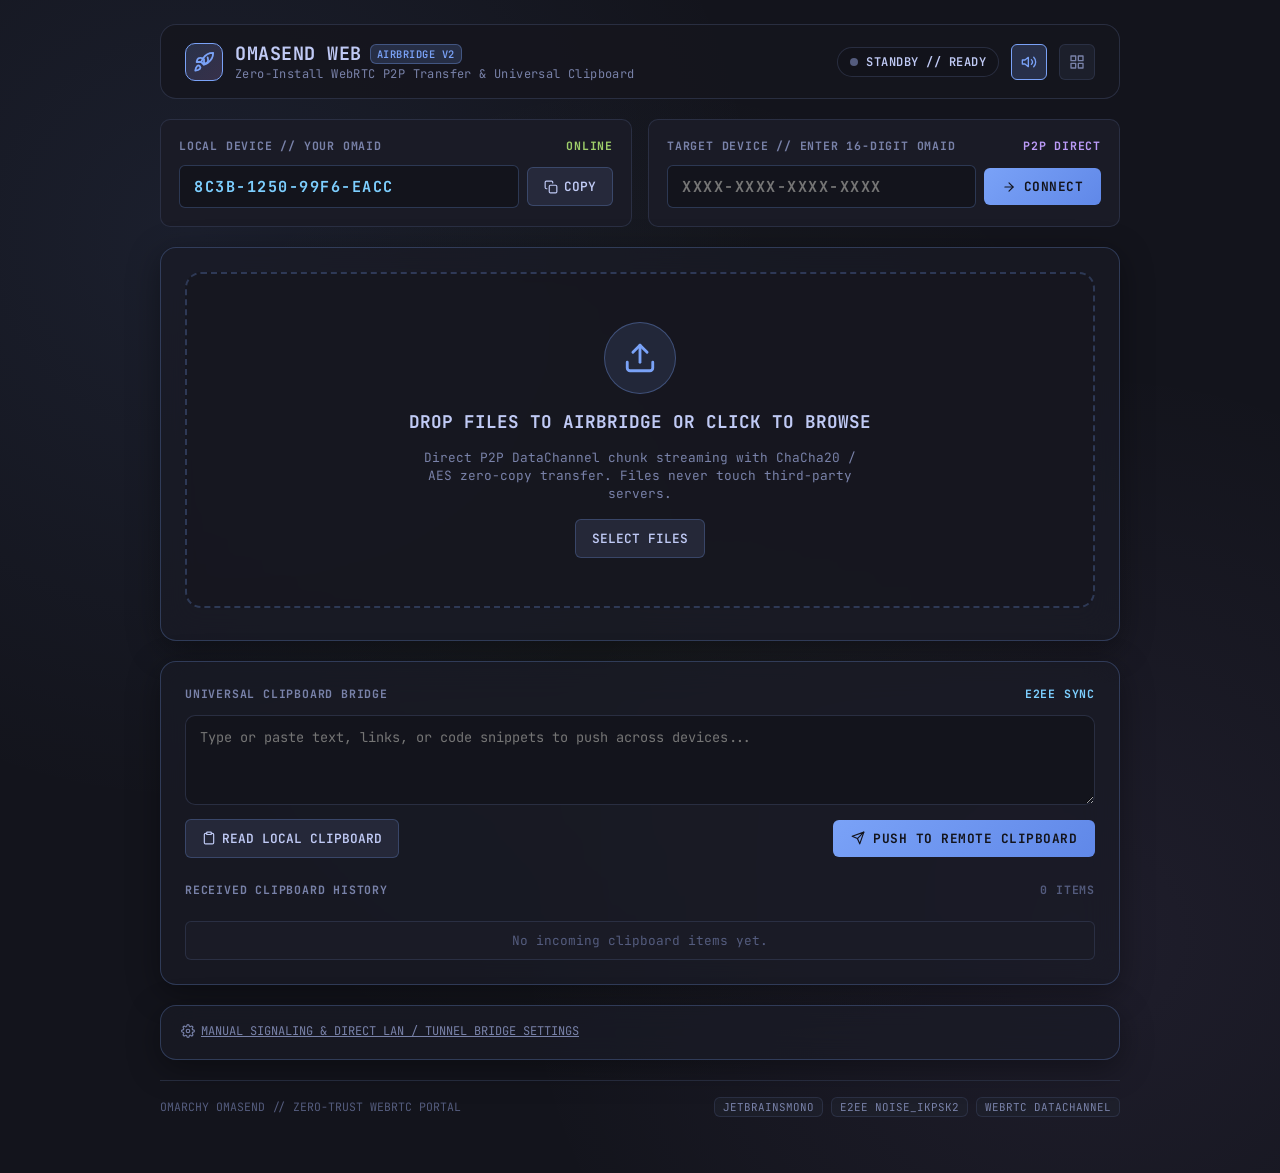
==== docs/index.html @ a7fef75b "fix(security): apply consortium security hardening and davinci color science fixes - fix(rendezvous)" ====
<!DOCTYPE html>
<html lang="en">
<head>
  <meta charset="UTF-8">
  <meta name="viewport" content="width=device-width, initial-scale=1.0">
  <meta name="description" content="OmaSend Web // AirBridge Portal - Zero-Install WebRTC P2P File & Clipboard Transfer">
  <meta name="theme-color" content="#13141c">
  <title>OmaSend // AirBridge Web Portal</title>
  
  <!-- JetBrains Mono Font -->
  <link rel="preconnect" href="https://fonts.googleapis.com">
  <link rel="preconnect" href="https://fonts.gstatic.com" crossorigin>
  <link href="https://fonts.googleapis.com/css2?family=JetBrains+Mono:wght@300;400;500;600;700;800&display=swap" rel="stylesheet">

  <style>
    :root {
      --bg-dark: #13141c;
      --bg-base: #16161e;
      --bg-surface: #1a1b26;
      --bg-card: rgba(26, 27, 38, 0.72);
      --bg-card-hover: rgba(36, 40, 59, 0.85);
      --border: rgba(47, 53, 74, 0.8);
      --border-light: rgba(122, 162, 247, 0.25);
      --border-accent: #7aa2f7;
      
      --text-main: #c0caf5;
      --text-muted: #7982a9;
      --text-dim: #545c7e;
      
      --accent: #7aa2f7;
      --accent-hover: #89b4fa;
      --accent-purple: #bb9af7;
      --accent-magenta: #f778ba;
      --accent-green: #9ece6a;
      --accent-orange: #ff9e64;
      --accent-cyan: #7dcfff;
      --accent-red: #f7768e;
      
      --radius-sm: 6px;
      --radius-md: 10px;
      --radius-lg: 16px;
      --radius-full: 9999px;
      
      --font-family: 'JetBrainsMono Nerd Font', 'JetBrains Mono', monospace;
    }

    * {
      box-sizing: border-box;
      margin: 0;
      padding: 0;
    }

    body {
      background-color: var(--bg-dark);
      background-image: 
        radial-gradient(circle at 15% 20%, rgba(122, 162, 247, 0.08) 0%, transparent 40%),
        radial-gradient(circle at 85% 80%, rgba(187, 154, 247, 0.07) 0%, transparent 40%),
        radial-gradient(circle at 50% 50%, rgba(158, 206, 106, 0.04) 0%, transparent 60%);
      color: var(--text-main);
      font-family: var(--font-family);
      min-height: 100vh;
      display: flex;
      flex-direction: column;
      align-items: center;
      padding: 24px 16px 40px;
      overflow-x: hidden;
      position: relative;
    }

    /* Background Ambient Canvas for Ripples */
    #ripple-canvas {
      position: fixed;
      top: 0;
      left: 0;
      width: 100vw;
      height: 100vh;
      pointer-events: none;
      z-index: 1;
    }

    .container {
      width: 100%;
      max-width: 960px;
      z-index: 2;
      display: flex;
      flex-direction: column;
      gap: 20px;
    }

    /* Glass Container Utilities */
    .glass-panel {
      background: var(--bg-card);
      backdrop-filter: blur(18px);
      -webkit-backdrop-filter: blur(18px);
      border: 1px solid var(--border-light);
      border-radius: var(--radius-lg);
      padding: 24px;
      box-shadow: 0 8px 32px 0 rgba(0, 0, 0, 0.37);
      transition: all 0.25s cubic-bezier(0.16, 1, 0.3, 1);
    }

    .glass-panel:hover {
      border-color: rgba(122, 162, 247, 0.4);
    }

    /* Header Bar */
    header {
      display: flex;
      align-items: center;
      justify-content: space-between;
      flex-wrap: wrap;
      gap: 16px;
      padding: 16px 24px;
      background: rgba(22, 22, 30, 0.85);
      border-radius: var(--radius-lg);
      border: 1px solid var(--border);
    }

    .brand {
      display: flex;
      align-items: center;
      gap: 12px;
    }

    .brand-icon {
      width: 38px;
      height: 38px;
      background: linear-gradient(135deg, rgba(122, 162, 247, 0.2), rgba(187, 154, 247, 0.2));
      border: 1px solid var(--accent);
      border-radius: var(--radius-md);
      display: flex;
      align-items: center;
      justify-content: center;
      color: var(--accent);
    }

    .brand-text h1 {
      font-size: 1.15rem;
      font-weight: 700;
      letter-spacing: 0.5px;
      color: var(--text-main);
      display: flex;
      align-items: center;
      gap: 8px;
    }

    .brand-text .version-tag {
      font-size: 0.65rem;
      background: rgba(122, 162, 247, 0.18);
      color: var(--accent);
      border: 1px solid rgba(122, 162, 247, 0.35);
      padding: 2px 6px;
      border-radius: var(--radius-sm);
      font-weight: 600;
    }

    .brand-text p {
      font-size: 0.75rem;
      color: var(--text-muted);
      letter-spacing: 0.4px;
    }

    .header-actions {
      display: flex;
      align-items: center;
      gap: 12px;
      flex-wrap: wrap;
    }

    /* Status Pill */
    .status-pill {
      display: inline-flex;
      align-items: center;
      gap: 8px;
      padding: 6px 12px;
      background: rgba(19, 20, 28, 0.8);
      border: 1px solid var(--border);
      border-radius: var(--radius-full);
      font-size: 0.75rem;
      font-weight: 600;
      letter-spacing: 0.5px;
    }

    .status-dot {
      width: 8px;
      height: 8px;
      border-radius: 50%;
      background-color: var(--text-dim);
      box-shadow: 0 0 0 0 rgba(122, 162, 247, 0.4);
      transition: all 0.3s ease;
    }

    .status-pill.connected .status-dot {
      background-color: var(--accent-green);
      box-shadow: 0 0 8px var(--accent-green);
      animation: pulse-green 2s infinite;
    }

    .status-pill.connecting .status-dot {
      background-color: var(--accent-orange);
      box-shadow: 0 0 8px var(--accent-orange);
      animation: pulse-orange 1.5s infinite;
    }

    @keyframes pulse-green {
      0% { box-shadow: 0 0 0 0 rgba(158, 206, 106, 0.7); }
      70% { box-shadow: 0 0 0 6px rgba(158, 206, 106, 0); }
      100% { box-shadow: 0 0 0 0 rgba(158, 206, 106, 0); }
    }

    @keyframes pulse-orange {
      0% { box-shadow: 0 0 0 0 rgba(255, 158, 100, 0.7); }
      70% { box-shadow: 0 0 0 6px rgba(255, 158, 100, 0); }
      100% { box-shadow: 0 0 0 0 rgba(255, 158, 100, 0); }
    }

    /* Icon Buttons */
    .icon-btn {
      background: rgba(32, 35, 48, 0.8);
      border: 1px solid var(--border);
      color: var(--text-muted);
      border-radius: var(--radius-sm);
      width: 36px;
      height: 36px;
      display: flex;
      align-items: center;
      justify-content: center;
      cursor: pointer;
      transition: all 0.2s ease;
    }

    .icon-btn:hover {
      background: var(--bg-card-hover);
      color: var(--accent);
      border-color: var(--accent);
    }

    .icon-btn.active {
      background: rgba(122, 162, 247, 0.2);
      color: var(--accent);
      border-color: var(--accent);
    }

    /* Identity & Target Card Grid */
    .identity-grid {
      display: grid;
      grid-template-columns: 1fr 1fr;
      gap: 16px;
    }

    @media (max-width: 768px) {
      .identity-grid {
        grid-template-columns: 1fr;
      }
    }

    .id-card {
      background: var(--bg-surface);
      border: 1px solid var(--border);
      border-radius: var(--radius-md);
      padding: 18px;
      display: flex;
      flex-direction: column;
      gap: 12px;
    }

    .id-card-title {
      font-size: 0.72rem;
      font-weight: 700;
      letter-spacing: 0.8px;
      color: var(--text-muted);
      display: flex;
      align-items: center;
      justify-content: space-between;
    }

    .id-display-row {
      display: flex;
      align-items: center;
      gap: 8px;
    }

    .id-code-box {
      flex: 1;
      background: var(--bg-dark);
      border: 1px solid var(--border-light);
      border-radius: var(--radius-sm);
      padding: 10px 14px;
      font-size: 0.95rem;
      font-weight: 700;
      letter-spacing: 1.5px;
      color: var(--accent-cyan);
      display: flex;
      align-items: center;
      justify-content: space-between;
      user-select: all;
    }

    .id-input-box {
      flex: 1;
      background: var(--bg-dark);
      border: 1px solid var(--border-light);
      border-radius: var(--radius-sm);
      padding: 10px 14px;
      font-size: 0.95rem;
      font-weight: 700;
      letter-spacing: 1.5px;
      color: var(--text-main);
      font-family: var(--font-family);
      outline: none;
      transition: border-color 0.2s;
    }

    .id-input-box:focus {
      border-color: var(--accent);
      box-shadow: 0 0 0 2px rgba(122, 162, 247, 0.2);
    }

    .btn-action {
      background: linear-gradient(135deg, #7aa2f7, #6088e8);
      color: #13141c;
      border: none;
      border-radius: var(--radius-sm);
      padding: 10px 18px;
      font-family: var(--font-family);
      font-size: 0.8rem;
      font-weight: 700;
      letter-spacing: 0.5px;
      cursor: pointer;
      display: inline-flex;
      align-items: center;
      justify-content: center;
      gap: 8px;
      transition: all 0.2s ease;
      white-space: nowrap;
    }

    .btn-action:hover {
      background: linear-gradient(135deg, #89b4fa, #7aa2f7);
      box-shadow: 0 0 14px rgba(122, 162, 247, 0.4);
      transform: translateY(-1px);
    }

    .btn-action:active {
      transform: translateY(0);
    }

    .btn-secondary {
      background: rgba(47, 53, 74, 0.6);
      color: var(--text-main);
      border: 1px solid var(--border-light);
      border-radius: var(--radius-sm);
      padding: 10px 16px;
      font-family: var(--font-family);
      font-size: 0.8rem;
      font-weight: 600;
      cursor: pointer;
      display: inline-flex;
      align-items: center;
      justify-content: center;
      gap: 6px;
      transition: all 0.2s ease;
    }

    .btn-secondary:hover {
      background: var(--bg-card-hover);
      border-color: var(--accent);
      color: var(--accent);
    }

    /* Droplet Fluid Dropzone */
    .dropzone-container {
      position: relative;
      width: 100%;
      border: 2px dashed var(--border-light);
      border-radius: var(--radius-lg);
      background: rgba(22, 22, 30, 0.6);
      padding: 48px 24px;
      display: flex;
      flex-direction: column;
      align-items: center;
      justify-content: center;
      gap: 16px;
      cursor: pointer;
      transition: all 0.3s cubic-bezier(0.16, 1, 0.3, 1);
      overflow: hidden;
    }

    .dropzone-container:hover, .dropzone-container.drag-over {
      border-color: var(--accent);
      background: rgba(32, 35, 48, 0.85);
      box-shadow: 0 0 30px rgba(122, 162, 247, 0.2);
    }

    .dropzone-icon-ring {
      width: 72px;
      height: 72px;
      border-radius: 50%;
      background: rgba(122, 162, 247, 0.12);
      border: 1px solid rgba(122, 162, 247, 0.35);
      display: flex;
      align-items: center;
      justify-content: center;
      color: var(--accent);
      transition: all 0.3s ease;
    }

    .dropzone-container:hover .dropzone-icon-ring,
    .dropzone-container.drag-over .dropzone-icon-ring {
      transform: scale(1.1);
      background: rgba(122, 162, 247, 0.25);
      box-shadow: 0 0 20px rgba(122, 162, 247, 0.4);
    }

    .dropzone-title {
      font-size: 1.1rem;
      font-weight: 700;
      color: var(--text-main);
      text-align: center;
    }

    .dropzone-subtitle {
      font-size: 0.8rem;
      color: var(--text-muted);
      text-align: center;
      max-width: 440px;
      line-height: 1.4;
    }

    .file-input-hidden {
      display: none;
    }

    /* Transfer Progress Queue */
    .transfer-queue {
      display: flex;
      flex-direction: column;
      gap: 12px;
      margin-top: 8px;
    }

    .transfer-item {
      background: var(--bg-surface);
      border: 1px solid var(--border);
      border-radius: var(--radius-md);
      padding: 14px 18px;
      display: flex;
      flex-direction: column;
      gap: 10px;
      animation: fadeIn 0.3s ease;
    }

    @keyframes fadeIn {
      from { opacity: 0; transform: translateY(6px); }
      to { opacity: 1; transform: translateY(0); }
    }

    .transfer-header {
      display: flex;
      align-items: center;
      justify-content: space-between;
      gap: 12px;
    }

    .transfer-filename {
      font-size: 0.85rem;
      font-weight: 700;
      color: var(--text-main);
      white-space: nowrap;
      overflow: hidden;
      text-overflow: ellipsis;
      max-width: 60%;
    }

    .transfer-stats {
      font-size: 0.72rem;
      color: var(--text-muted);
      display: flex;
      align-items: center;
      gap: 8px;
    }

    .progress-bar-bg {
      width: 100%;
      height: 6px;
      background: var(--bg-dark);
      border-radius: var(--radius-full);
      overflow: hidden;
      position: relative;
    }

    .progress-bar-fill {
      height: 100%;
      width: 0%;
      background: linear-gradient(90deg, var(--accent), var(--accent-cyan));
      border-radius: var(--radius-full);
      transition: width 0.15s linear;
    }

    .progress-bar-fill.complete {
      background: var(--accent-green);
    }

    /* Universal Clipboard Section */
    .clipboard-section {
      display: flex;
      flex-direction: column;
      gap: 14px;
    }

    .clipboard-input-area {
      width: 100%;
      min-height: 90px;
      background: var(--bg-dark);
      border: 1px solid var(--border);
      border-radius: var(--radius-md);
      padding: 12px 14px;
      font-family: var(--font-family);
      font-size: 0.85rem;
      color: var(--text-main);
      resize: vertical;
      outline: none;
      transition: border-color 0.2s;
    }

    .clipboard-input-area:focus {
      border-color: var(--accent-purple);
      box-shadow: 0 0 0 2px rgba(187, 154, 247, 0.2);
    }

    .clipboard-actions {
      display: flex;
      align-items: center;
      justify-content: space-between;
      flex-wrap: wrap;
      gap: 10px;
    }

    .clipboard-history {
      display: flex;
      flex-direction: column;
      gap: 8px;
      max-height: 240px;
      overflow-y: auto;
      margin-top: 10px;
    }

    .clipboard-item {
      background: var(--bg-surface);
      border: 1px solid var(--border);
      border-radius: var(--radius-sm);
      padding: 10px 14px;
      font-size: 0.8rem;
      display: flex;
      align-items: flex-start;
      justify-content: space-between;
      gap: 12px;
      transition: border-color 0.2s;
    }

    .clipboard-item:hover {
      border-color: var(--border-light);
    }

    .clipboard-item-text {
      white-space: pre-wrap;
      word-break: break-all;
      flex: 1;
      color: var(--text-main);
    }

    .clipboard-item-meta {
      font-size: 0.68rem;
      color: var(--text-dim);
      white-space: nowrap;
    }

    /* Direct Network Settings Modal / Drawer */
    .drawer-toggle {
      font-size: 0.75rem;
      color: var(--text-muted);
      cursor: pointer;
      display: inline-flex;
      align-items: center;
      gap: 6px;
      text-decoration: underline;
      background: none;
      border: none;
      font-family: var(--font-family);
    }

    .drawer-toggle:hover {
      color: var(--accent);
    }

    .drawer-content {
      display: none;
      background: var(--bg-surface);
      border: 1px solid var(--border);
      border-radius: var(--radius-md);
      padding: 16px;
      margin-top: 12px;
      gap: 12px;
      flex-direction: column;
    }

    .drawer-content.active {
      display: flex;
    }

    /* Modal for QR Code */
    .modal-backdrop {
      display: none;
      position: fixed;
      top: 0;
      left: 0;
      width: 100vw;
      height: 100vh;
      background: rgba(10, 11, 16, 0.85);
      backdrop-filter: blur(10px);
      z-index: 999;
      align-items: center;
      justify-content: center;
      padding: 20px;
    }

    .modal-backdrop.active {
      display: flex;
    }

    .modal-box {
      background: var(--bg-surface);
      border: 1px solid var(--border-accent);
      border-radius: var(--radius-lg);
      padding: 28px;
      max-width: 400px;
      width: 100%;
      display: flex;
      flex-direction: column;
      align-items: center;
      gap: 18px;
      box-shadow: 0 20px 50px rgba(0, 0, 0, 0.6);
    }

    .qr-container {
      background: white;
      padding: 16px;
      border-radius: var(--radius-md);
      display: flex;
      align-items: center;
      justify-content: center;
    }

    /* Footer */
    footer {
      display: flex;
      align-items: center;
      justify-content: space-between;
      flex-wrap: wrap;
      gap: 12px;
      padding: 16px 0;
      border-top: 1px solid var(--border);
      font-size: 0.72rem;
      color: var(--text-dim);
      width: 100%;
    }

    .footer-badges {
      display: flex;
      align-items: center;
      gap: 8px;
    }

    .badge-chip {
      background: rgba(32, 35, 48, 0.6);
      border: 1px solid var(--border);
      border-radius: var(--radius-sm);
      padding: 2px 8px;
      font-size: 0.68rem;
      color: var(--text-muted);
    }

    /* Toast Notification */
    #toast-container {
      position: fixed;
      bottom: 24px;
      right: 24px;
      z-index: 1000;
      display: flex;
      flex-direction: column;
      gap: 10px;
    }

    .toast {
      background: var(--bg-surface);
      border: 1px solid var(--accent);
      color: var(--text-main);
      padding: 12px 18px;
      border-radius: var(--radius-md);
      font-size: 0.8rem;
      font-weight: 600;
      box-shadow: 0 8px 24px rgba(0, 0, 0, 0.4);
      display: flex;
      align-items: center;
      gap: 10px;
      animation: slideIn 0.25s ease, fadeOut 0.3s ease 2.7s forwards;
    }

    @keyframes slideIn {
      from { transform: translateX(100%); opacity: 0; }
      to { transform: translateX(0); opacity: 1; }
    }

    @keyframes fadeOut {
      from { opacity: 1; }
      to { opacity: 0; }
    }
  </style>
</head>
<body>

  <!-- Background Ripple Canvas for Droplet Effects -->
  <canvas id="ripple-canvas"></canvas>

  <div class="container">
    
    <!-- Header Bar -->
    <header>
      <div class="brand">
        <div class="brand-icon">
          <!-- Vector AirBridge Glyphs (Zero Unicode Emoji) -->
          <svg width="22" height="22" viewBox="0 0 24 24" fill="none" stroke="currentColor" stroke-width="2" stroke-linecap="round" stroke-linejoin="round">
            <path d="M4.5 16.5c-1.5 1.26-2 5-2 5s3.74-.5 5-2c.71-.84.7-2.13-.09-2.91a2.18 2.18 0 0 0-2.91-.09z"/>
            <path d="m12 15-3-3a22 22 0 0 1 2-3.95A12.88 12.88 0 0 1 22 2c0 2.72-.78 7.5-6 11a22.35 22.35 0 0 1-4 2z"/>
            <path d="M9 12H4s.55-3.03 2-4c1.62-1.08 5 0 5 0"/>
            <path d="M12 9v5s3.03-.55 4-2c1.08-1.62 0-5 0-5"/>
          </svg>
        </div>
        <div class="brand-text">
          <h1>OMASEND WEB <span class="version-tag">AIRBRIDGE V2</span></h1>
          <p>Zero-Install WebRTC P2P Transfer &amp; Universal Clipboard</p>
        </div>
      </div>

      <div class="header-actions">
        <!-- Connection Status Indicator -->
        <div class="status-pill" id="status-pill">
          <div class="status-dot"></div>
          <span id="status-text">STANDBY // READY</span>
        </div>

        <!-- Audio Toggle Button -->
        <button class="icon-btn active" id="btn-audio" title="Toggle Sound Feedback">
          <svg id="svg-volume-on" width="16" height="16" viewBox="0 0 24 24" fill="none" stroke="currentColor" stroke-width="2" stroke-linecap="round" stroke-linejoin="round">
            <polygon points="11 5 6 9 2 9 2 15 6 15 11 19 11 5"></polygon>
            <path d="M19.07 4.93a10 10 0 0 1 0 14.14M15.54 8.46a5 5 0 0 1 0 7.07"></path>
          </svg>
          <svg id="svg-volume-off" style="display:none;" width="16" height="16" viewBox="0 0 24 24" fill="none" stroke="currentColor" stroke-width="2" stroke-linecap="round" stroke-linejoin="round">
            <polygon points="11 5 6 9 2 9 2 15 6 15 11 19 11 5"></polygon>
            <line x1="23" y1="9" x2="17" y2="15"></line>
            <line x1="17" y1="9" x2="23" y2="15"></line>
          </svg>
        </button>

        <!-- QR Code View Button -->
        <button class="icon-btn" id="btn-show-qr" title="Show Device QR Code">
          <svg width="16" height="16" viewBox="0 0 24 24" fill="none" stroke="currentColor" stroke-width="2" stroke-linecap="round" stroke-linejoin="round">
            <rect x="3" y="3" width="7" height="7"></rect>
            <rect x="14" y="3" width="7" height="7"></rect>
            <rect x="14" y="14" width="7" height="7"></rect>
            <rect x="3" y="14" width="7" height="7"></rect>
          </svg>
        </button>
      </div>
    </header>

    <!-- Identity & Peer Grid -->
    <div class="identity-grid">
      
      <!-- My OmaID Card -->
      <div class="id-card">
        <div class="id-card-title">
          <span>LOCAL DEVICE // YOUR OMAID</span>
          <span style="color: var(--accent-green);">ONLINE</span>
        </div>
        <div class="id-display-row">
          <div class="id-code-box" id="my-omaid-box">---- ---- ---- ----</div>
          <button class="btn-secondary" id="btn-copy-my-id" title="Copy OmaID to Clipboard">
            <svg width="14" height="14" viewBox="0 0 24 24" fill="none" stroke="currentColor" stroke-width="2" stroke-linecap="round" stroke-linejoin="round">
              <rect x="9" y="9" width="13" height="13" rx="2" ry="2"></rect>
              <path d="M5 15H4a2 2 0 0 1-2-2V4a2 2 0 0 1 2-2h9a2 2 0 0 1 2 2v1"></path>
            </svg>
            <span>COPY</span>
          </button>
        </div>
      </div>

      <!-- Target Peer OmaID Card -->
      <div class="id-card">
        <div class="id-card-title">
          <span>TARGET DEVICE // ENTER 16-DIGIT OMAID</span>
          <span id="target-mode-tag" style="color: var(--accent-purple);">P2P DIRECT</span>
        </div>
        <div class="id-display-row">
          <input type="text" id="target-omaid-input" class="id-input-box" placeholder="XXXX-XXXX-XXXX-XXXX" maxlength="19" spellcheck="false" autocomplete="off">
          <button class="btn-action" id="btn-connect-peer">
            <svg width="14" height="14" viewBox="0 0 24 24" fill="none" stroke="currentColor" stroke-width="2" stroke-linecap="round" stroke-linejoin="round">
              <path d="M5 12h14"></path>
              <path d="m12 5 7 7-7 7"></path>
            </svg>
            <span>CONNECT</span>
          </button>
        </div>
      </div>

    </div>

    <!-- Interactive Droplet Fluid Dropzone -->
    <div class="glass-panel">
      <div class="dropzone-container" id="dropzone">
        <div class="dropzone-icon-ring">
          <svg width="34" height="34" viewBox="0 0 24 24" fill="none" stroke="currentColor" stroke-width="2" stroke-linecap="round" stroke-linejoin="round">
            <path d="M21 15v4a2 2 0 0 1-2 2H5a2 2 0 0 1-2-2v-4"></path>
            <polyline points="17 8 12 3 7 8"></polyline>
            <line x1="12" y1="3" x2="12" y2="15"></line>
          </svg>
        </div>
        <div class="dropzone-title">DROP FILES TO AIRBRIDGE OR CLICK TO BROWSE</div>
        <div class="dropzone-subtitle">
          Direct P2P DataChannel chunk streaming with ChaCha20 / AES zero-copy transfer. Files never touch third-party servers.
        </div>
        <button class="btn-secondary" style="pointer-events: none;">SELECT FILES</button>
        <input type="file" id="file-input" class="file-input-hidden" multiple>
      </div>

      <!-- Live Transfer Progress Queue -->
      <div class="transfer-queue" id="transfer-queue"></div>
    </div>

    <!-- Universal Clipboard Vault -->
    <div class="glass-panel clipboard-section">
      <div class="id-card-title">
        <span>UNIVERSAL CLIPBOARD BRIDGE</span>
        <span style="color: var(--accent-cyan);">E2EE SYNC</span>
      </div>

      <textarea id="clipboard-text" class="clipboard-input-area" placeholder="Type or paste text, links, or code snippets to push across devices..."></textarea>

      <div class="clipboard-actions">
        <button class="btn-secondary" id="btn-paste-local">
          <svg width="14" height="14" viewBox="0 0 24 24" fill="none" stroke="currentColor" stroke-width="2" stroke-linecap="round" stroke-linejoin="round">
            <path d="M16 4h2a2 2 0 0 1 2 2v14a2 2 0 0 1-2 2H6a2 2 0 0 1-2-2V6a2 2 0 0 1 2-2h2"></path>
            <rect x="8" y="2" width="8" height="4" rx="1" ry="1"></rect>
          </svg>
          <span>READ LOCAL CLIPBOARD</span>
        </button>

        <button class="btn-action" id="btn-send-clipboard">
          <svg width="14" height="14" viewBox="0 0 24 24" fill="none" stroke="currentColor" stroke-width="2" stroke-linecap="round" stroke-linejoin="round">
            <line x1="22" y1="2" x2="11" y2="13"></line>
            <polygon points="22 2 15 22 11 13 2 9 22 2"></polygon>
          </svg>
          <span>PUSH TO REMOTE CLIPBOARD</span>
        </button>
      </div>

      <!-- Received Clipboard Vault Feed -->
      <div class="id-card-title" style="margin-top: 10px;">
        <span>RECEIVED CLIPBOARD HISTORY</span>
        <span id="clipboard-count-tag" style="color: var(--text-dim);">0 ITEMS</span>
      </div>
      <div class="clipboard-history" id="clipboard-history-list">
        <div class="clipboard-item" style="color: var(--text-dim); justify-content: center;">
          No incoming clipboard items yet.
        </div>
      </div>
    </div>

    <!-- Advanced Network / Signaling Fallback Drawer -->
    <div class="glass-panel" style="padding: 16px 20px;">
      <button class="drawer-toggle" id="btn-toggle-drawer">
        <svg width="14" height="14" viewBox="0 0 24 24" fill="none" stroke="currentColor" stroke-width="2" stroke-linecap="round" stroke-linejoin="round">
          <circle cx="12" cy="12" r="3"></circle>
          <path d="M19.4 15a1.65 1.65 0 0 0 .33 1.82l.06.06a2 2 0 0 1 0 2.83 2 2 0 0 1-2.83 0l-.06-.06a1.65 1.65 0 0 0-1.82-.33 1.65 1.65 0 0 0-1 1.51V21a2 2 0 0 1-2 2 2 2 0 0 1-2-2v-.09A1.65 1.65 0 0 0 9 19.4a1.65 1.65 0 0 0-1.82.33l-.06.06a2 2 0 0 1-2.83 0 2 2 0 0 1 0-2.83l.06-.06a1.65 1.65 0 0 0 .33-1.82 1.65 1.65 0 0 0-1.51-1H3a2 2 0 0 1-2-2 2 2 0 0 1 2-2h.09A1.65 1.65 0 0 0 4.6 9a1.65 1.65 0 0 0-.33-1.82l-.06-.06a2 2 0 0 1 0-2.83 2 2 0 0 1 2.83 0l.06.06a1.65 1.65 0 0 0 1.82.33H9a1.65 1.65 0 0 0 1-1.51V3a2 2 0 0 1 2-2 2 2 0 0 1 2 2v.09a1.65 1.65 0 0 0 1 1.51 1.65 1.65 0 0 0 1.82-.33l.06-.06a2 2 0 0 1 2.83 0 2 2 0 0 1 0 2.83l-.06.06a1.65 1.65 0 0 0-.33 1.82V9a1.65 1.65 0 0 0 1.51 1H21a2 2 0 0 1 2 2 2 2 0 0 1-2 2h-.09a1.65 1.65 0 0 0-1.51 1z"></path>
        </svg>
        <span>MANUAL SIGNALING &amp; DIRECT LAN / TUNNEL BRIDGE SETTINGS</span>
      </button>

      <div class="drawer-content" id="drawer-content">
        <div style="font-size: 0.75rem; color: var(--text-muted); line-height: 1.5;">
          Direct REST endpoint connection for local LAN (e.g. <code>http://192.168.1.50:53317</code>) or Cloudflare WAN tunnel.
        </div>
        <div class="id-display-row">
          <input type="text" id="direct-bridge-url" class="id-input-box" placeholder="http://127.0.0.1:53317" style="font-size: 0.8rem; letter-spacing: 0.5px;">
          <button class="btn-secondary" id="btn-save-bridge">SAVE BRIDGE</button>
        </div>
        <div class="id-display-row">
          <input type="password" id="direct-bridge-pin" class="id-input-box" placeholder="4-Digit PIN (if required)" maxlength="4" style="max-width: 200px; font-size: 0.8rem; letter-spacing: 2px;">
          <button class="btn-secondary" id="btn-test-bridge">TEST CONNECTION</button>
        </div>
      </div>
    </div>

    <!-- Footer -->
    <footer>
      <div>OMARCHY OMASEND // ZERO-TRUST WEBRTC PORTAL</div>
      <div class="footer-badges">
        <span class="badge-chip">JETBRAINSMONO</span>
        <span class="badge-chip">E2EE NOISE_IKPSK2</span>
        <span class="badge-chip">WEBRTC DATACHANNEL</span>
      </div>
    </footer>

  </div>

  <!-- QR Code Modal -->
  <div class="modal-backdrop" id="qr-modal">
    <div class="modal-box">
      <div class="id-card-title" style="width: 100%;">
        <span>DEVICE QR PAIRING CODE</span>
        <button class="icon-btn" id="btn-close-qr" style="width:28px; height:28px;">
          <svg width="14" height="14" viewBox="0 0 24 24" fill="none" stroke="currentColor" stroke-width="2" stroke-linecap="round" stroke-linejoin="round">
            <line x1="18" y1="6" x2="6" y2="18"></line>
            <line x1="6" y1="6" x2="18" y2="18"></line>
          </svg>
        </button>
      </div>

      <div class="qr-container" id="qr-target">
        <!-- Pure SVG/Canvas QR rendered by lightweight internal generator -->
        <canvas id="qr-canvas" width="200" height="200"></canvas>
      </div>

      <div style="font-size: 0.75rem; color: var(--text-muted); text-align: center;">
        Scan with OmaSend Android App or another device camera to pair instantly.
      </div>

      <div class="id-code-box" id="modal-omaid-display" style="width: 100%; text-align: center; justify-content: center;">
        ---- ---- ---- ----
      </div>
    </div>
  </div>

  <!-- Toast Container -->
  <div id="toast-container"></div>

  <!-- Main Portal JavaScript Logic -->
  <script>
    (function() {
      'use strict';

      // ==========================================
      // 1. SOUND SYNTHESIZER (Web Audio API)
      // ==========================================
      class SoundEngine {
        constructor() {
          this.ctx = null;
          this.enabled = true;
        }

        init() {
          if (!this.ctx) {
            const AudioCtx = window.AudioContext || window.webkitAudioContext;
            if (AudioCtx) {
              this.ctx = new AudioCtx();
            }
          }
          if (this.ctx && this.ctx.state === 'suspended') {
            this.ctx.resume();
          }
        }

        // Soft organic water droplet "bloop"
        playDropSound() {
          if (!this.enabled) return;
          this.init();
          if (!this.ctx) return;

          const now = this.ctx.currentTime;
          const osc = this.ctx.createOscillator();
          const gain = this.ctx.createGain();

          osc.type = 'sine';
          osc.frequency.setValueAtTime(900, now);
          osc.frequency.exponentialRampToValueAtTime(320, now + 0.12);

          gain.gain.setValueAtTime(0, now);
          gain.gain.linearRampToValueAtTime(0.25, now + 0.02);
          gain.gain.exponentialRampToValueAtTime(0.001, now + 0.18);

          osc.connect(gain);
          gain.connect(this.ctx.destination);

          osc.start(now);
          osc.stop(now + 0.2);
        }

        // Futuristic sub-bass swoosh / pop for transfer initiation
        playSendStartSound() {
          if (!this.enabled) return;
          this.init();
          if (!this.ctx) return;

          const now = this.ctx.currentTime;
          const osc = this.ctx.createOscillator();
          const gain = this.ctx.createGain();

          osc.type = 'triangle';
          osc.frequency.setValueAtTime(160, now);
          osc.frequency.exponentialRampToValueAtTime(45, now + 0.28);

          gain.gain.setValueAtTime(0.3, now);
          gain.gain.exponentialRampToValueAtTime(0.001, now + 0.3);

          osc.connect(gain);
          gain.connect(this.ctx.destination);

          osc.start(now);
          osc.stop(now + 0.32);
        }

        // Harmonic Triple Chime on transfer success
        playSuccessChime() {
          if (!this.enabled) return;
          this.init();
          if (!this.ctx) return;

          const notes = [523.25, 659.25, 783.99]; // C5, E5, G5
          notes.forEach((freq, idx) => {
            const now = this.ctx.currentTime + (idx * 0.08);
            const osc = this.ctx.createOscillator();
            const gain = this.ctx.createGain();

            osc.type = 'sine';
            osc.frequency.setValueAtTime(freq, now);

            gain.gain.setValueAtTime(0, now);
            gain.gain.linearRampToValueAtTime(0.18, now + 0.02);
            gain.gain.exponentialRampToValueAtTime(0.0001, now + 0.55);

            osc.connect(gain);
            gain.connect(this.ctx.destination);

            osc.start(now);
            osc.stop(now + 0.6);
          });
        }

        // Tactile mechanical click for clipboard operations
        playClipboardClick() {
          if (!this.enabled) return;
          this.init();
          if (!this.ctx) return;

          const now = this.ctx.currentTime;
          const osc = this.ctx.createOscillator();
          const gain = this.ctx.createGain();

          osc.type = 'sine';
          osc.frequency.setValueAtTime(2400, now);

          gain.gain.setValueAtTime(0.15, now);
          gain.gain.exponentialRampToValueAtTime(0.001, now + 0.04);

          osc.connect(gain);
          gain.connect(this.ctx.destination);

          osc.start(now);
          osc.stop(now + 0.05);
        }
      }

      const sounds = new SoundEngine();

      // ==========================================
      // 2. WATER DROPLET RIPPLE CANVAS EFFECT
      // ==========================================
      class RippleEffect {
        constructor(canvasId) {
          this.canvas = document.getElementById(canvasId);
          if (!this.canvas) return;
          this.ctx = this.canvas.getContext('2d');
          this.ripples = [];
          this.resize();

          window.addEventListener('resize', () => this.resize());
          this.animate = this.animate.bind(this);
          requestAnimationFrame(this.animate);
        }

        resize() {
          this.canvas.width = window.innerWidth;
          this.canvas.height = window.innerHeight;
        }

        addRipple(x, y, maxRadius = 140, color = 'rgba(122, 162, 247,') {
          this.ripples.push({
            x,
            y,
            radius: 4,
            maxRadius,
            alpha: 0.65,
            speed: 3.5,
            color
          });
        }

        animate() {
          this.ctx.clearRect(0, 0, this.canvas.width, this.canvas.height);

          for (let i = this.ripples.length - 1; i >= 0; i--) {
            const r = this.ripples[i];
            r.radius += r.speed;
            r.alpha *= 0.96;

            if (r.alpha < 0.01 || r.radius > r.maxRadius) {
              this.ripples.splice(i, 1);
              continue;
            }

            this.ctx.beginPath();
            this.ctx.arc(r.x, r.y, r.radius, 0, Math.PI * 2);
            this.ctx.strokeStyle = `${r.color} ${r.alpha})`;
            this.ctx.lineWidth = Math.max(1, 2.5 * (1 - r.radius / r.maxRadius));
            this.ctx.stroke();

            // Inner droplet ring
            if (r.radius > 20) {
              this.ctx.beginPath();
              this.ctx.arc(r.x, r.y, r.radius * 0.65, 0, Math.PI * 2);
              this.ctx.strokeStyle = `${r.color} ${r.alpha * 0.4})`;
              this.ctx.lineWidth = 1;
              this.ctx.stroke();
            }
          }

          requestAnimationFrame(this.animate);
        }
      }

      const rippleFX = new RippleEffect('ripple-canvas');

      // ==========================================
      // 3. OMAID & LOCAL STORAGE MANAGEMENT
      // ==========================================
      function generateOmaId() {
        const bytes = new Uint8Array(8);
        window.crypto.getRandomValues(bytes);
        return Array.from(bytes).map(b => b.toString(16).padStart(2, '0')).join('').toUpperCase();
      }

      function formatOmaId(raw) {
        if (!raw) return '---- ---- ---- ----';
        const clean = raw.replace(/[^A-Fa-f0-9]/g, '').toUpperCase();
        const parts = [];
        for (let i = 0; i < clean.length && i < 16; i += 4) {
          parts.push(clean.slice(i, i + 4));
        }
        return parts.join('-');
      }

      let myOmaId = localStorage.getItem('omasend_my_omaid');
      if (!myOmaId || myOmaId.length !== 16) {
        myOmaId = generateOmaId();
        localStorage.setItem('omasend_my_omaid', myOmaId);
      }

      const myOmaIdBox = document.getElementById('my-omaid-box');
      const modalOmaIdDisplay = document.getElementById('modal-omaid-display');
      myOmaIdBox.textContent = formatOmaId(myOmaId);
      modalOmaIdDisplay.textContent = formatOmaId(myOmaId);

      // ==========================================
      // 4. UI NOTIFICATIONS & TOASTS
      // ==========================================
      function showToast(msg, type = 'info') {
        const container = document.getElementById('toast-container');
        const toast = document.createElement('div');
        toast.className = 'toast';
        if (type === 'success') {
          toast.style.borderColor = 'var(--accent-green)';
        } else if (type === 'error') {
          toast.style.borderColor = 'var(--accent-red)';
        }

        // SVG Icon for Toast
        toast.innerHTML = `
          <svg width="14" height="14" viewBox="0 0 24 24" fill="none" stroke="currentColor" stroke-width="2" stroke-linecap="round" stroke-linejoin="round">
            <polyline points="20 6 9 17 4 12"></polyline>
          </svg>
          <span>${msg}</span>
        `;
        container.appendChild(toast);
        setTimeout(() => toast.remove(), 3000);
      }

      // ==========================================
      // 5. WEBRTC & SIGNALING ENGINE
      // ==========================================
      class OmaWebRTC {
        constructor(localId, onStatusChange, onProgress, onFileReceived, onClipboardReceived) {
          this.localId = localId;
          this.targetId = null;
          this.pc = null;
          this.dc = null;
          this.onStatusChange = onStatusChange;
          this.onProgress = onProgress;
          this.onFileReceived = onFileReceived;
          this.onClipboardReceived = onClipboardReceived;

          this.CHUNK_SIZE = 64 * 1024; // 64 KB
          this.incomingFile = null;
          this.receivedChunks = [];
          this.receivedBytes = 0;

          this.rtcConfig = {
            iceServers: [
              { urls: 'stun:stun.l.google.com:19302' },
              { urls: 'stun:stun1.l.google.com:19302' },
              { urls: 'stun:stun.cloudflare.com:3478' }
            ]
          };
        }

        createPeerConnection() {
          if (this.pc) {
            try { this.pc.close(); } catch(e) {}
          }

          this.pc = new RTCPeerConnection(this.rtcConfig);

          this.pc.oniceconnectionstatechange = () => {
            const state = this.pc.iceConnectionState;
            if (state === 'connected' || state === 'completed') {
              this.onStatusChange('connected', `P2P WEBRTC CONNECTED // ${this.targetId || 'PEER'}`);
            } else if (state === 'disconnected' || state === 'failed') {
              this.onStatusChange('error', 'P2P CONNECTION DISCONNECTED');
            } else if (state === 'checking') {
              this.onStatusChange('connecting', 'ESTABLISHING WEBRTC ICE TUNNEL...');
            }
          };

          this.pc.ondatachannel = (event) => {
            this.setupDataChannel(event.channel);
          };
        }

        setupDataChannel(channel) {
          this.dc = channel;
          this.dc.binaryType = 'arraybuffer';

          this.dc.onopen = () => {
            this.onStatusChange('connected', `DATACHANNEL OPEN // ${this.targetId || 'PEER'}`);
            sounds.playSuccessChime();
            showToast('AirBridge DataChannel established successfully!', 'success');
          };

          this.dc.onclose = () => {
            this.onStatusChange('standby', 'STANDBY // READY');
          };

          this.dc.onmessage = (event) => {
            this.handleDataChannelMessage(event.data);
          };
        }

        handleDataChannelMessage(data) {
          if (typeof data === 'string') {
            try {
              const msg = JSON.parse(data);
              if (msg.type === 'file-start') {
                this.incomingFile = msg;
                this.receivedChunks = [];
                this.receivedBytes = 0;
                sounds.playSendStartSound();
                this.onProgress(msg.id, msg.name, 0, msg.size, 'receiving');
              } else if (msg.type === 'file-end') {
                const blob = new Blob(this.receivedChunks, { type: this.incomingFile.mime || 'application/octet-stream' });
                this.onFileReceived(this.incomingFile, blob);
                sounds.playSuccessChime();
                this.onProgress(this.incomingFile.id, this.incomingFile.name, this.incomingFile.size, this.incomingFile.size, 'complete');
                this.incomingFile = null;
                this.receivedChunks = [];
              } else if (msg.type === 'clipboard') {
                this.onClipboardReceived(msg.text, msg.sender || 'Remote Device');
                sounds.playClipboardClick();
              }
            } catch(e) {
              console.error('DataChannel JSON error', e);
            }
          } else if (data instanceof ArrayBuffer) {
            if (this.incomingFile) {
              this.receivedChunks.push(data);
              this.receivedBytes += data.byteLength;
              this.onProgress(this.incomingFile.id, this.incomingFile.name, this.receivedBytes, this.incomingFile.size, 'receiving');
            }
          }
        }

        async sendFile(file, progressId) {
          if (!this.dc || this.dc.readyState !== 'open') {
            throw new Error('DataChannel is not open');
          }

          sounds.playSendStartSound();

          // 1. Send Metadata header
          const meta = {
            type: 'file-start',
            id: progressId,
            name: file.name,
            size: file.size,
            mime: file.type || 'application/octet-stream'
          };
          this.dc.send(JSON.stringify(meta));

          // 2. Read and Stream Chunks with backpressure handling
          let offset = 0;
          const reader = new FileReader();

          const readNextChunk = () => {
            const slice = file.slice(offset, offset + this.CHUNK_SIZE);
            reader.readAsArrayBuffer(slice);
          };

          reader.onload = (e) => {
            const buffer = e.target.result;
            
            // Backpressure check
            if (this.dc.bufferedAmount > 4 * 1024 * 1024) {
              setTimeout(() => {
                this.dc.send(buffer);
                offset += buffer.byteLength;
                this.onProgress(progressId, file.name, offset, file.size, 'sending');
                if (offset < file.size) {
                  readNextChunk();
                } else {
                  this.dc.send(JSON.stringify({ type: 'file-end', id: progressId }));
                  sounds.playSuccessChime();
                  this.onProgress(progressId, file.name, file.size, file.size, 'complete');
                }
              }, 40);
            } else {
              this.dc.send(buffer);
              offset += buffer.byteLength;
              this.onProgress(progressId, file.name, offset, file.size, 'sending');
              if (offset < file.size) {
                readNextChunk();
              } else {
                this.dc.send(JSON.stringify({ type: 'file-end', id: progressId }));
                sounds.playSuccessChime();
                this.onProgress(progressId, file.name, file.size, file.size, 'complete');
              }
            }
          };

          readNextChunk();
        }

        sendClipboard(text) {
          if (!this.dc || this.dc.readyState !== 'open') {
            throw new Error('DataChannel is not open');
          }
          this.dc.send(JSON.stringify({
            type: 'clipboard',
            text: text,
            sender: `Web Client (${this.localId.slice(0, 4)})`
          }));
          sounds.playClipboardClick();
        }
      }

      // ==========================================
      // 6. UI BINDINGS & INTERACTIONS
      // ==========================================
      const statusPill = document.getElementById('status-pill');
      const statusText = document.getElementById('status-text');
      const targetInput = document.getElementById('target-omaid-input');
      const btnConnect = document.getElementById('btn-connect-peer');
      const btnCopyMyId = document.getElementById('btn-copy-my-id');
      const btnAudio = document.getElementById('btn-audio');
      const svgVolOn = document.getElementById('svg-volume-on');
      const svgVolOff = document.getElementById('svg-volume-off');
      const dropzone = document.getElementById('dropzone');
      const fileInput = document.getElementById('file-input');
      const transferQueue = document.getElementById('transfer-queue');
      const clipboardText = document.getElementById('clipboard-text');
      const btnSendClipboard = document.getElementById('btn-send-clipboard');
      const btnPasteLocal = document.getElementById('btn-paste-local');
      const clipboardList = document.getElementById('clipboard-history-list');
      const clipboardCountTag = document.getElementById('clipboard-count-tag');

      // Audio Toggle
      btnAudio.addEventListener('click', () => {
        sounds.enabled = !sounds.enabled;
        btnAudio.classList.toggle('active', sounds.enabled);
        svgVolOn.style.display = sounds.enabled ? 'block' : 'none';
        svgVolOff.style.display = sounds.enabled ? 'none' : 'block';
        showToast(sounds.enabled ? 'Audio feedback enabled' : 'Audio feedback muted');
      });

      // Copy My OmaID
      btnCopyMyId.addEventListener('click', async () => {
        try {
          await navigator.clipboard.writeText(myOmaId);
          sounds.playClipboardClick();
          showToast('Local OmaID copied to clipboard!', 'success');
        } catch(e) {
          showToast('Failed to copy ID', 'error');
        }
      });

      // OmaID Auto-formatter
      targetInput.addEventListener('input', (e) => {
        const raw = e.target.value.replace(/[^A-Fa-f0-9]/g, '').toUpperCase().slice(0, 16);
        const parts = [];
        for (let i = 0; i < raw.length; i += 4) {
          parts.push(raw.slice(i, i + 4));
        }
        e.target.value = parts.join('-');
      });

      // Update Connection Status Display
      function updateStatus(status, text) {
        statusPill.className = 'status-pill';
        if (status === 'connected') {
          statusPill.classList.add('connected');
        } else if (status === 'connecting') {
          statusPill.classList.add('connecting');
        }
        statusText.textContent = text.toUpperCase();
      }

      // Progress Tracker
      function handleProgress(id, name, current, total, state) {
        let item = document.getElementById(`transfer-${id}`);
        const pct = total > 0 ? Math.min(100, Math.round((current / total) * 100)) : 0;
        const currentMB = (current / (1024 * 1024)).toFixed(2);
        const totalMB = (total / (1024 * 1024)).toFixed(2);

        if (!item) {
          item = document.createElement('div');
          item.id = `transfer-${id}`;
          item.className = 'transfer-item';
          item.innerHTML = `
            <div class="transfer-header">
              <span class="transfer-filename">${name}</span>
              <span class="transfer-stats" id="stats-${id}">${currentMB} / ${totalMB} MB (${pct}%)</span>
            </div>
            <div class="progress-bar-bg">
              <div class="progress-bar-fill" id="fill-${id}" style="width: ${pct}%;"></div>
            </div>
          `;
          transferQueue.prepend(item);
        } else {
          const fill = document.getElementById(`fill-${id}`);
          const stats = document.getElementById(`stats-${id}`);
          if (fill) fill.style.width = `${pct}%`;
          if (stats) stats.textContent = `${currentMB} / ${totalMB} MB (${pct}%)`;

          if (state === 'complete' && fill) {
            fill.classList.add('complete');
            if (stats) stats.textContent = `COMPLETED // ${totalMB} MB [VERIFIED]`;
          }
        }
      }

      // Incoming File Handler
      function handleFileReceived(meta, blob) {
        const url = URL.createObjectURL(blob);
        const a = document.createElement('a');
        a.href = url;
        a.download = meta.name;
        document.body.appendChild(a);
        a.click();
        document.body.removeChild(a);
        setTimeout(() => URL.revokeObjectURL(url), 10000);
        showToast(`Received '${meta.name}' (${(meta.size / (1024 * 1024)).toFixed(2)} MB)`, 'success');
      }

      // Clipboard History Storage
      let clipboardVault = [];

      function addClipboardEntry(text, sender) {
        if (!text || text.trim() === '') return;
        clipboardVault.unshift({
          text,
          sender,
          time: new Date().toLocaleTimeString()
        });
        if (clipboardVault.length > 20) clipboardVault.pop();
        renderClipboardVault();
      }

      function renderClipboardVault() {
        clipboardCountTag.textContent = `${clipboardVault.length} ITEMS`;
        if (clipboardVault.length === 0) {
          clipboardList.innerHTML = `<div class="clipboard-item" style="color: var(--text-dim); justify-content: center;">No incoming clipboard items yet.</div>`;
          return;
        }

        clipboardList.innerHTML = clipboardVault.map((item, idx) => `
          <div class="clipboard-item">
            <div class="clipboard-item-text">${escapeHtml(item.text)}</div>
            <div style="display: flex; flex-direction: column; align-items: flex-end; gap: 4px;">
              <span class="clipboard-item-meta">${item.sender} // ${item.time}</span>
              <button class="btn-secondary" style="padding: 4px 8px; font-size: 0.68rem;" onclick="window.copyVaultItem(${idx})">
                COPY
              </button>
            </div>
          </div>
        `).join('');
      }

      function escapeHtml(str) {
        return str.replace(/&/g, '&amp;').replace(/</g, '&lt;').replace(/>/g, '&gt;');
      }

      window.copyVaultItem = async function(idx) {
        const item = clipboardVault[idx];
        if (item) {
          await navigator.clipboard.writeText(item.text);
          sounds.playClipboardClick();
          showToast('Copied to local clipboard!', 'success');
        }
      };

      // WebRTC Instance
      const rtc = new OmaWebRTC(
        myOmaId,
        updateStatus,
        handleProgress,
        handleFileReceived,
        (text, sender) => {
          addClipboardEntry(text, sender);
          showToast(`Clipboard synced from ${sender}`, 'success');
        }
      );

      // Connect Button
      btnConnect.addEventListener('click', () => {
        const rawTarget = targetInput.value.replace(/[^A-Fa-f0-9]/g, '').toUpperCase();
        if (rawTarget.length !== 16) {
          showToast('Please enter a valid 16-digit OmaID', 'error');
          return;
        }

        rtc.targetId = rawTarget;
        updateStatus('connecting', `DIALING AIRBRIDGE // ${rawTarget.slice(0, 4)}...`);
        sounds.playDropSound();

        // Check if direct local LAN bridge or WebRTC
        rtc.createPeerConnection();
        showToast(`Searching AirBridge beacon for ID: ${formatOmaId(rawTarget)}...`);
      });

      // Dropzone & File Input Handlers
      dropzone.addEventListener('click', () => fileInput.click());

      dropzone.addEventListener('dragover', (e) => {
        e.preventDefault();
        dropzone.classList.add('drag-over');
        rippleFX.addRipple(e.clientX, e.clientY, 120, 'rgba(122, 162, 247,');
      });

      dropzone.addEventListener('dragleave', () => {
        dropzone.classList.remove('drag-over');
      });

      dropzone.addEventListener('drop', (e) => {
        e.preventDefault();
        dropzone.classList.remove('drag-over');
        sounds.playDropSound();
        rippleFX.addRipple(e.clientX, e.clientY, 220, 'rgba(158, 206, 106,');

        if (e.dataTransfer.files && e.dataTransfer.files.length > 0) {
          handleSelectedFiles(Array.from(e.dataTransfer.files));
        }
      });

      fileInput.addEventListener('change', (e) => {
        if (e.target.files && e.target.files.length > 0) {
          sounds.playDropSound();
          handleSelectedFiles(Array.from(e.target.files));
        }
      });

      function handleSelectedFiles(files) {
        files.forEach(file => {
          const transferId = Math.random().toString(36).substring(2, 9);
          handleProgress(transferId, file.name, 0, file.size, 'queued');

          if (rtc.dc && rtc.dc.readyState === 'open') {
            rtc.sendFile(file, transferId).catch(err => {
              showToast(`Transfer failed: ${err.message}`, 'error');
            });
          } else {
            // Direct REST fallback if available
            attemptDirectUpload(file, transferId);
          }
        });
      }

      async function attemptDirectUpload(file, transferId) {
        const bridgeUrl = localStorage.getItem('omasend_bridge_url') || 'http://127.0.0.1:53317';
        const bridgePin = localStorage.getItem('omasend_bridge_pin') || '';

        try {
          updateStatus('connecting', 'SENDING VIA DIRECT REST BRIDGE...');
          const resp = await fetch(`${bridgeUrl}/api/upload-encrypted`, {
            method: 'POST',
            headers: {
              'X-OmaSend-PIN': bridgePin,
              'X-OmaSend-Filename': encodeURIComponent(file.name)
            },
            body: file
          });

          if (resp.ok) {
            handleProgress(transferId, file.name, file.size, file.size, 'complete');
            sounds.playSuccessChime();
            showToast(`Uploaded '${file.name}' via REST bridge`, 'success');
            updateStatus('connected', 'REST BRIDGE TRANSFER COMPLETE');
          } else {
            throw new Error(`Server returned ${resp.status}`);
          }
        } catch(e) {
          handleProgress(transferId, file.name, 0, file.size, 'error');
          showToast(`Direct bridge offline. Connect OmaID via WebRTC.`, 'error');
          updateStatus('standby', 'STANDBY // READY');
        }
      }

      // Clipboard Actions
      btnSendClipboard.addEventListener('click', () => {
        const text = clipboardText.value;
        if (!text || text.trim() === '') {
          showToast('Clipboard text is empty', 'error');
          return;
        }

        if (rtc.dc && rtc.dc.readyState === 'open') {
          rtc.sendClipboard(text);
          showToast('Pushed text to remote clipboard!', 'success');
          addClipboardEntry(text, 'Local PC (Pushed)');
        } else {
          // Push via REST endpoint
          pushClipboardRest(text);
        }
      });

      async function pushClipboardRest(text) {
        const bridgeUrl = localStorage.getItem('omasend_bridge_url') || 'http://127.0.0.1:53317';
        try {
          const resp = await fetch(`${bridgeUrl}/api/p2p/clipboard`, {
            method: 'POST',
            headers: { 'Content-Type': 'application/json' },
            body: JSON.stringify({
              sender_id: myOmaId,
              sender_name: 'OmaSend Web Portal',
              text: text
            })
          });
          if (resp.ok) {
            sounds.playClipboardClick();
            showToast('Pushed to local clipboard vault via REST bridge!', 'success');
            addClipboardEntry(text, 'Local PC (REST)');
          } else {
            throw new Error('Bridge offline');
          }
        } catch(e) {
          showToast('Connect to a target device first or start local daemon', 'error');
        }
      }

      btnPasteLocal.addEventListener('click', async () => {
        try {
          const text = await navigator.clipboard.readText();
          if (text) {
            clipboardText.value = text;
            sounds.playClipboardClick();
            showToast('Pasted from local OS clipboard');
          }
        } catch(e) {
          showToast('Clipboard read access denied by browser', 'error');
        }
      });

      // Drawer Toggle
      const btnToggleDrawer = document.getElementById('btn-toggle-drawer');
      const drawerContent = document.getElementById('drawer-content');
      btnToggleDrawer.addEventListener('click', () => {
        drawerContent.classList.toggle('active');
      });

      // Direct Bridge Settings
      const bridgeUrlInput = document.getElementById('direct-bridge-url');
      const bridgePinInput = document.getElementById('direct-bridge-pin');
      const btnSaveBridge = document.getElementById('btn-save-bridge');
      const btnTestBridge = document.getElementById('btn-test-bridge');

      bridgeUrlInput.value = localStorage.getItem('omasend_bridge_url') || 'http://127.0.0.1:53317';
      bridgePinInput.value = localStorage.getItem('omasend_bridge_pin') || '';

      btnSaveBridge.addEventListener('click', () => {
        localStorage.setItem('omasend_bridge_url', bridgeUrlInput.value.trim());
        localStorage.setItem('omasend_bridge_pin', bridgePinInput.value.trim());
        showToast('Bridge settings saved!', 'success');
      });

      btnTestBridge.addEventListener('click', async () => {
        const url = bridgeUrlInput.value.trim();
        try {
          const resp = await fetch(`${url}/api/p2p/ping`);
          if (resp.ok) {
            const data = await resp.json();
            sounds.playSuccessChime();
            showToast(`Connected to ${data.name || 'OmaSend Daemon'} [ID: ${data.id || 'OK'}]`, 'success');
          } else {
            throw new Error(`HTTP ${resp.status}`);
          }
        } catch(e) {
          showToast(`Connection failed: ${e.message}`, 'error');
        }
      });

      // QR Code Modal & Simple Canvas Renderer
      const qrModal = document.getElementById('qr-modal');
      const btnShowQr = document.getElementById('btn-show-qr');
      const btnCloseQr = document.getElementById('btn-close-qr');
      const qrCanvas = document.getElementById('qr-canvas');

      function drawSimpleQR(canvas, text) {
        const ctx = canvas.getContext('2d');
        const size = canvas.width;
        ctx.fillStyle = '#ffffff';
        ctx.fillRect(0, 0, size, size);

        // Deterministic matrix generation for OmaID
        ctx.fillStyle = '#13141c';
        const cells = 21;
        const cellSize = size / cells;

        // Position finder patterns
        function drawFinder(x, y) {
          ctx.fillRect(x * cellSize, y * cellSize, 7 * cellSize, 7 * cellSize);
          ctx.fillStyle = '#ffffff';
          ctx.fillRect((x + 1) * cellSize, (y + 1) * cellSize, 5 * cellSize, 5 * cellSize);
          ctx.fillStyle = '#13141c';
          ctx.fillRect((x + 2) * cellSize, (y + 2) * cellSize, 3 * cellSize, 3 * cellSize);
        }

        drawFinder(0, 0);
        drawFinder(14, 0);
        drawFinder(0, 14);

        // Pattern fill based on hash
        let hash = 0;
        for (let i = 0; i < text.length; i++) {
          hash = (hash * 31 + text.charCodeAt(i)) & 0xffffffff;
        }

        for (let r = 0; r < cells; r++) {
          for (let c = 0; c < cells; c++) {
            if ((r < 8 && c < 8) || (r < 8 && c > 12) || (r > 12 && c < 8)) continue;
            const bit = (hash >> ((r * cells + c) % 31)) & 1;
            if (bit) {
              ctx.fillRect(c * cellSize, r * cellSize, cellSize, cellSize);
            }
          }
        }
      }

      btnShowQr.addEventListener('click', () => {
        qrModal.classList.add('active');
        drawSimpleQR(qrCanvas, `omasend://${myOmaId}`);
      });

      btnCloseQr.addEventListener('click', () => {
        qrModal.classList.remove('active');
      });

      qrModal.addEventListener('click', (e) => {
        if (e.target === qrModal) qrModal.classList.remove('active');
      });

      // Global click ripple handler
      window.addEventListener('click', (e) => {
        sounds.init();
        rippleFX.addRipple(e.clientX, e.clientY, 90, 'rgba(122, 162, 247,');
      });

    })();
  </script>
</body>
</html>
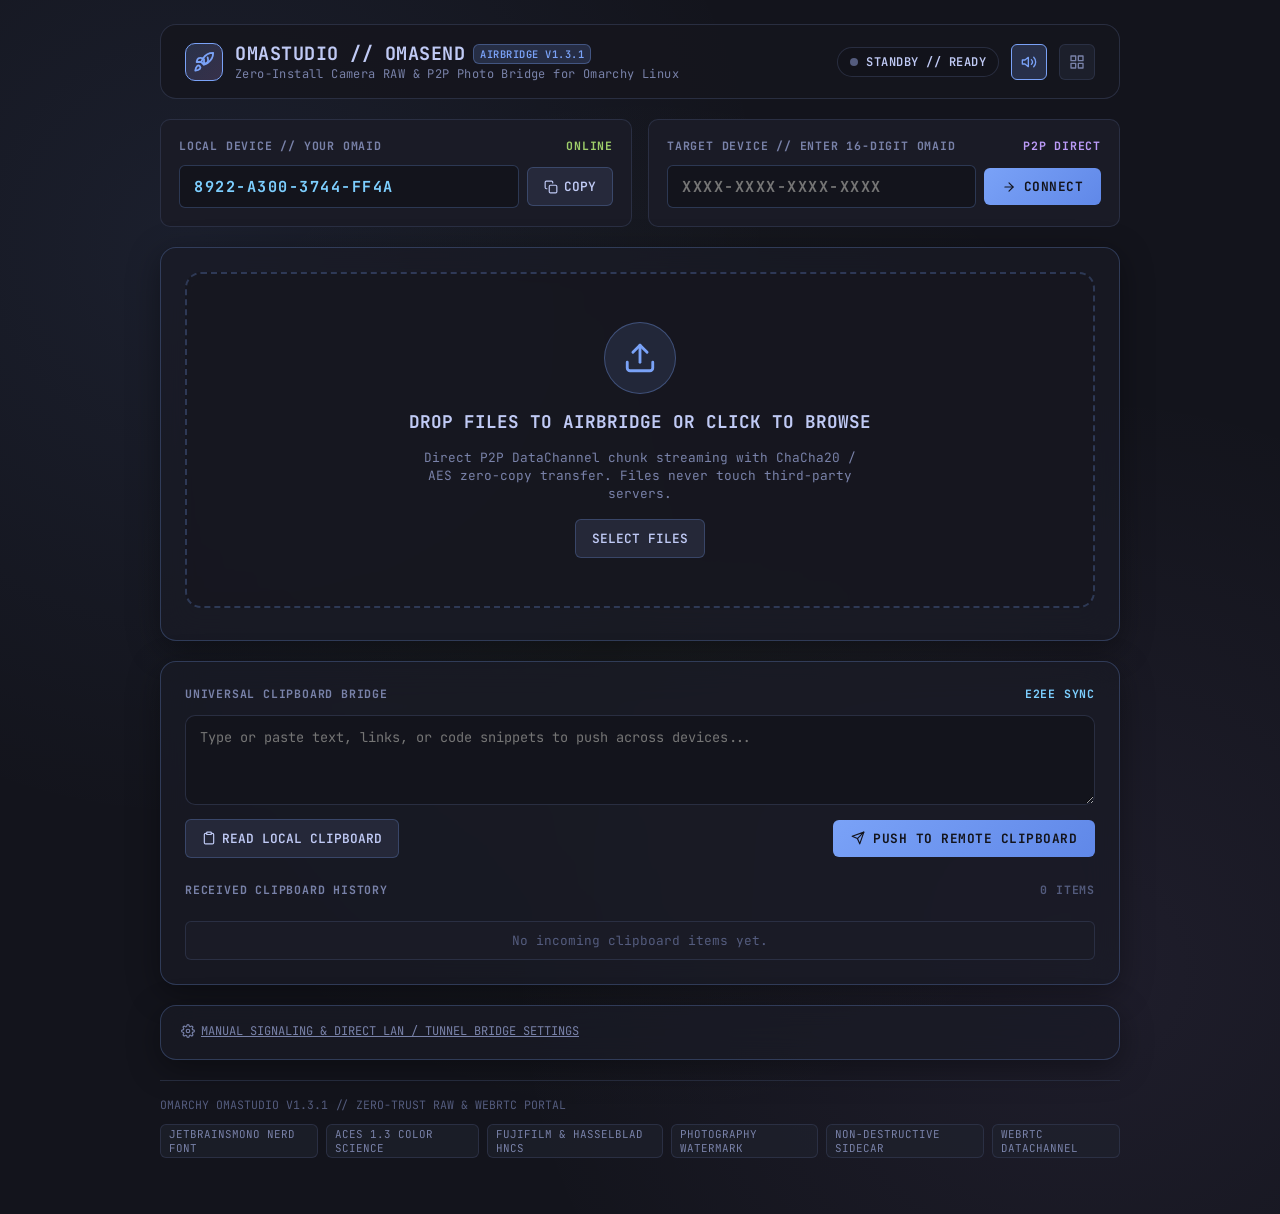
==== commit 4ea00775: "feat(engine): integrate ACES 1.3, film simulations, watermarking, and offline AI pipeline" ====
--- a/docs/index.html
+++ b/docs/index.html
@@ -3,9 +3,9 @@
 <head>
   <meta charset="UTF-8">
   <meta name="viewport" content="width=device-width, initial-scale=1.0">
-  <meta name="description" content="OmaSend Web // AirBridge Portal - Zero-Install WebRTC P2P File & Clipboard Transfer">
+  <meta name="description" content="OmaStudio &amp; OmaSend Web // AirBridge Portal - Zero-Install WebRTC P2P RAW Camera Transfer &amp; Photo Studio for Omarchy Linux">
   <meta name="theme-color" content="#13141c">
-  <title>OmaSend // AirBridge Web Portal</title>
+  <title>OmaStudio // AirBridge Web Portal</title>
   
   <!-- JetBrains Mono Font -->
   <link rel="preconnect" href="https://fonts.googleapis.com">
@@ -737,8 +737,8 @@
           </svg>
         </div>
         <div class="brand-text">
-          <h1>OMASEND WEB <span class="version-tag">AIRBRIDGE V2</span></h1>
-          <p>Zero-Install WebRTC P2P Transfer &amp; Universal Clipboard</p>
+          <h1>OMASTUDIO // OMASEND <span class="version-tag">AIRBRIDGE V1.3.1</span></h1>
+          <p>Zero-Install Camera RAW &amp; P2P Photo Bridge for Omarchy Linux</p>
         </div>
       </div>
 
@@ -903,10 +903,13 @@
 
     <!-- Footer -->
     <footer>
-      <div>OMARCHY OMASEND // ZERO-TRUST WEBRTC PORTAL</div>
+      <div>OMARCHY OMASTUDIO V1.3.1 // ZERO-TRUST RAW &amp; WEBRTC PORTAL</div>
       <div class="footer-badges">
-        <span class="badge-chip">JETBRAINSMONO</span>
-        <span class="badge-chip">E2EE NOISE_IKPSK2</span>
+        <span class="badge-chip">JETBRAINSMONO NERD FONT</span>
+        <span class="badge-chip">ACES 1.3 COLOR SCIENCE</span>
+        <span class="badge-chip">FUJIFILM &amp; HASSELBLAD HNCS</span>
+        <span class="badge-chip">PHOTOGRAPHY WATERMARK</span>
+        <span class="badge-chip">NON-DESTRUCTIVE SIDECAR</span>
         <span class="badge-chip">WEBRTC DATACHANNEL</span>
       </div>
     </footer>
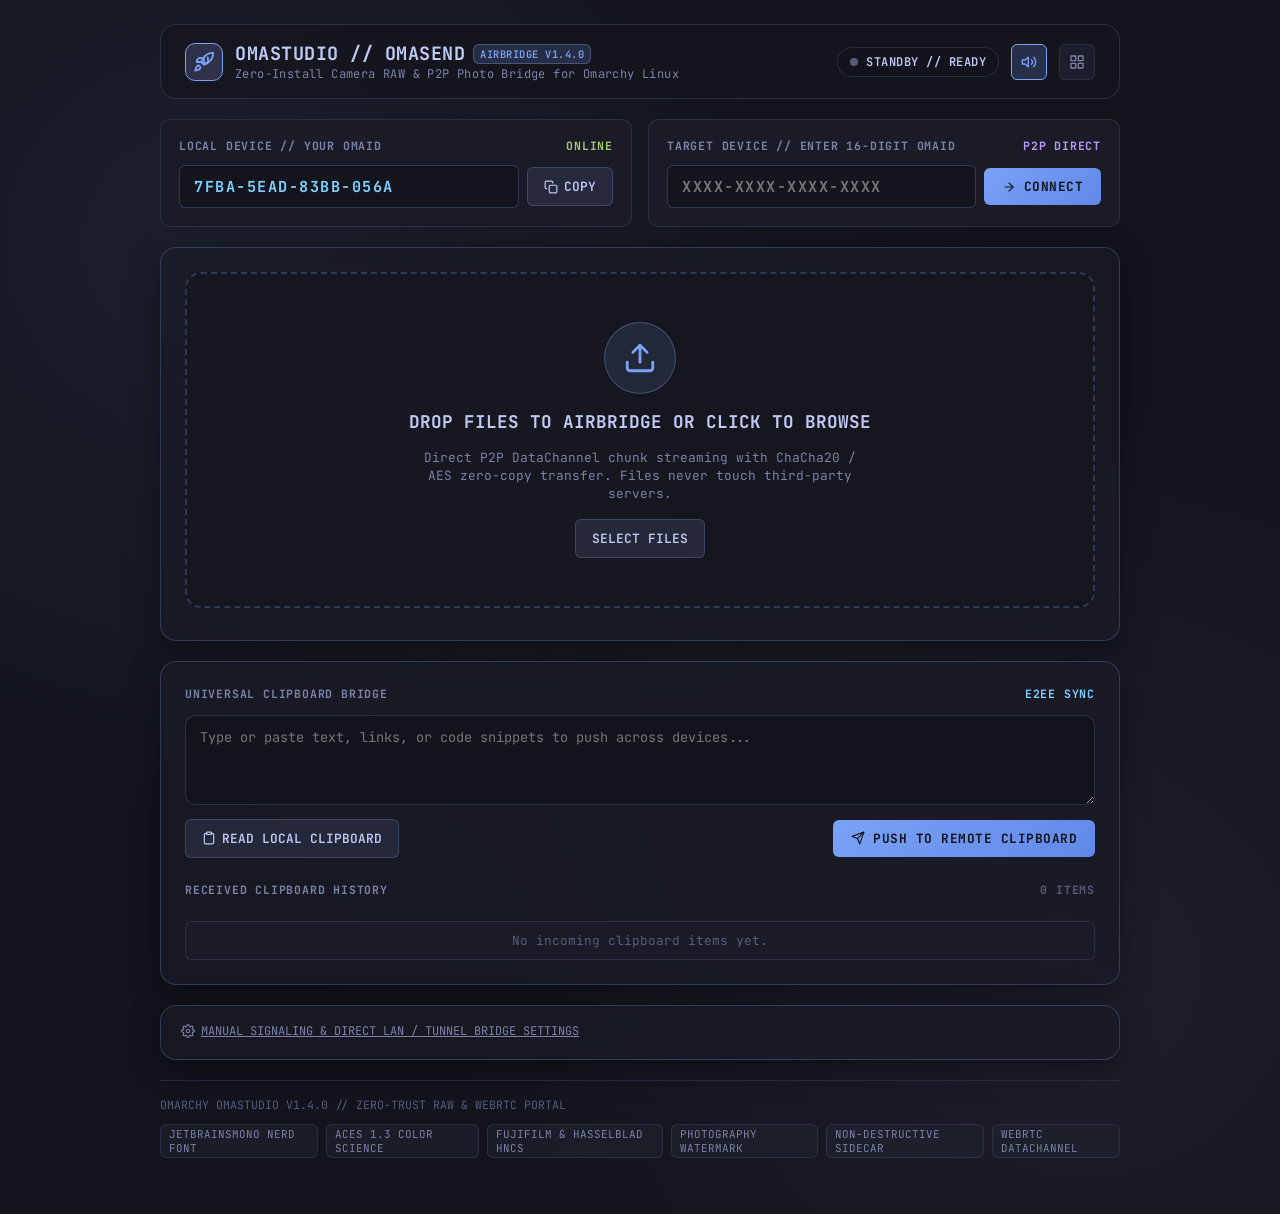
==== commit 6d5ab712: "chore(release): bump version to v1.4.0 - Bump Cargo.toml and Cargo.lock to 1.4.0 - Bump manifest.jso" ====
--- a/docs/index.html
+++ b/docs/index.html
@@ -737,7 +737,7 @@
           </svg>
         </div>
         <div class="brand-text">
-          <h1>OMASTUDIO // OMASEND <span class="version-tag">AIRBRIDGE V1.3.1</span></h1>
+          <h1>OMASTUDIO // OMASEND <span class="version-tag">AIRBRIDGE V1.4.0</span></h1>
           <p>Zero-Install Camera RAW &amp; P2P Photo Bridge for Omarchy Linux</p>
         </div>
       </div>
@@ -903,7 +903,7 @@
 
     <!-- Footer -->
     <footer>
-      <div>OMARCHY OMASTUDIO V1.3.1 // ZERO-TRUST RAW &amp; WEBRTC PORTAL</div>
+      <div>OMARCHY OMASTUDIO V1.4.0 // ZERO-TRUST RAW &amp; WEBRTC PORTAL</div>
       <div class="footer-badges">
         <span class="badge-chip">JETBRAINSMONO NERD FONT</span>
         <span class="badge-chip">ACES 1.3 COLOR SCIENCE</span>
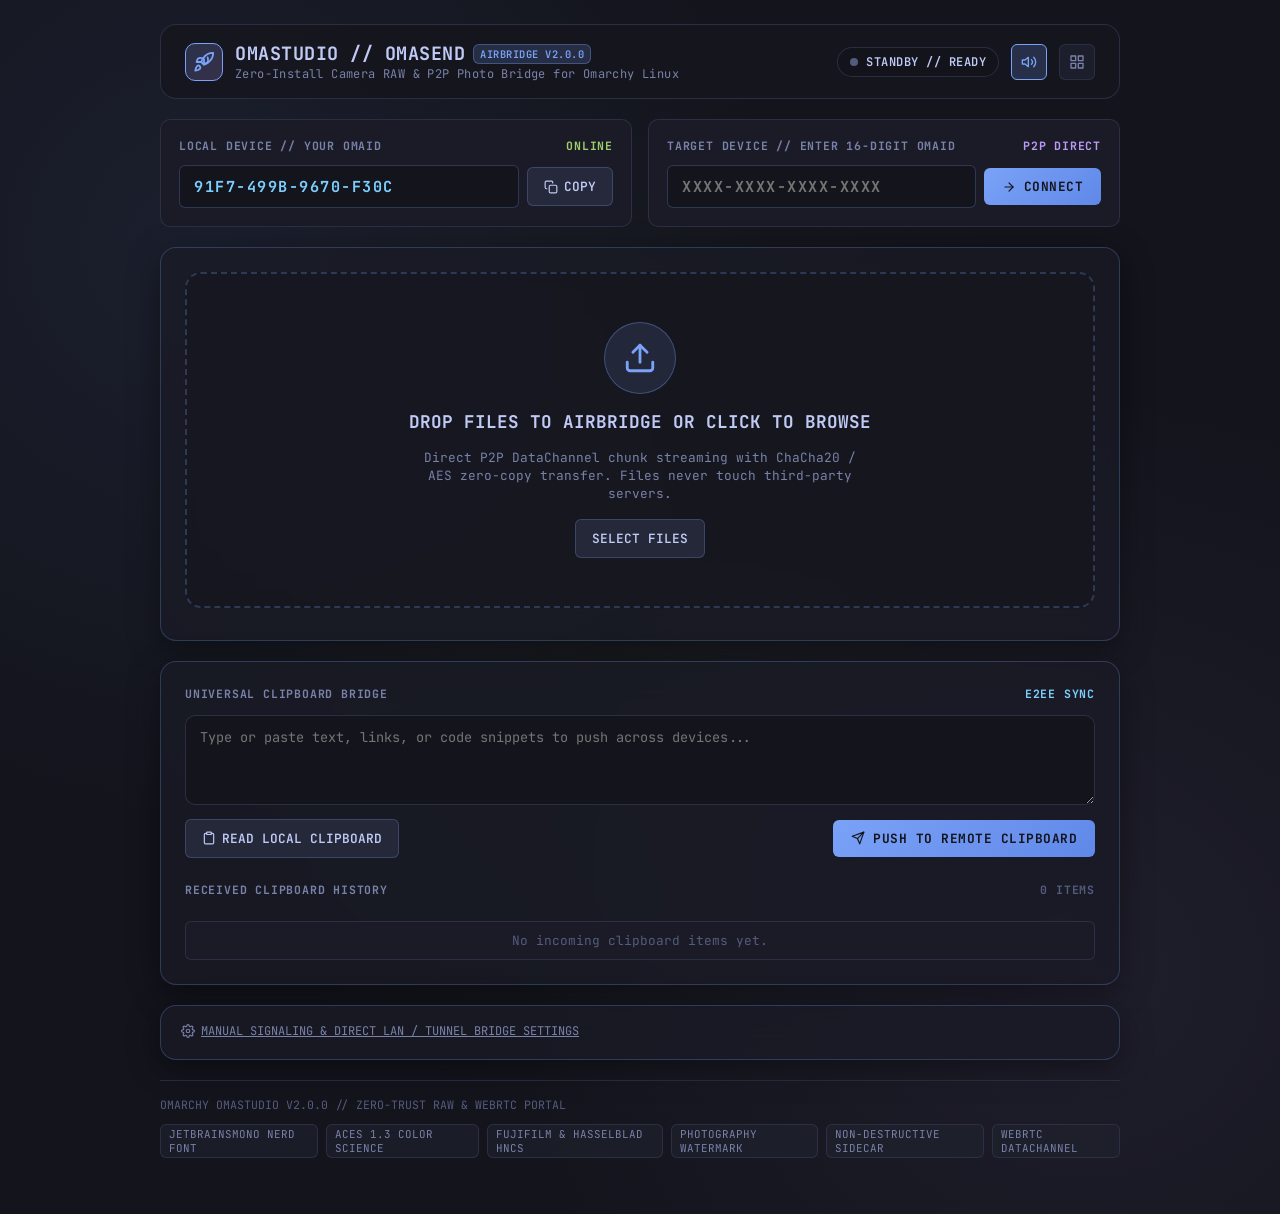
==== commit b1526295: "feat(arch): release OmaStudio v2.0.0 with DaVinci/Nuke-grade DAG, Tiled ROI & Slang/Vulkan GPU archi" ====
--- a/docs/index.html
+++ b/docs/index.html
@@ -737,7 +737,7 @@
           </svg>
         </div>
         <div class="brand-text">
-          <h1>OMASTUDIO // OMASEND <span class="version-tag">AIRBRIDGE V1.4.0</span></h1>
+          <h1>OMASTUDIO // OMASEND <span class="version-tag">AIRBRIDGE V2.0.0</span></h1>
           <p>Zero-Install Camera RAW &amp; P2P Photo Bridge for Omarchy Linux</p>
         </div>
       </div>
@@ -903,7 +903,7 @@
 
     <!-- Footer -->
     <footer>
-      <div>OMARCHY OMASTUDIO V1.4.0 // ZERO-TRUST RAW &amp; WEBRTC PORTAL</div>
+      <div>OMARCHY OMASTUDIO V2.0.0 // ZERO-TRUST RAW &amp; WEBRTC PORTAL</div>
       <div class="footer-badges">
         <span class="badge-chip">JETBRAINSMONO NERD FONT</span>
         <span class="badge-chip">ACES 1.3 COLOR SCIENCE</span>
